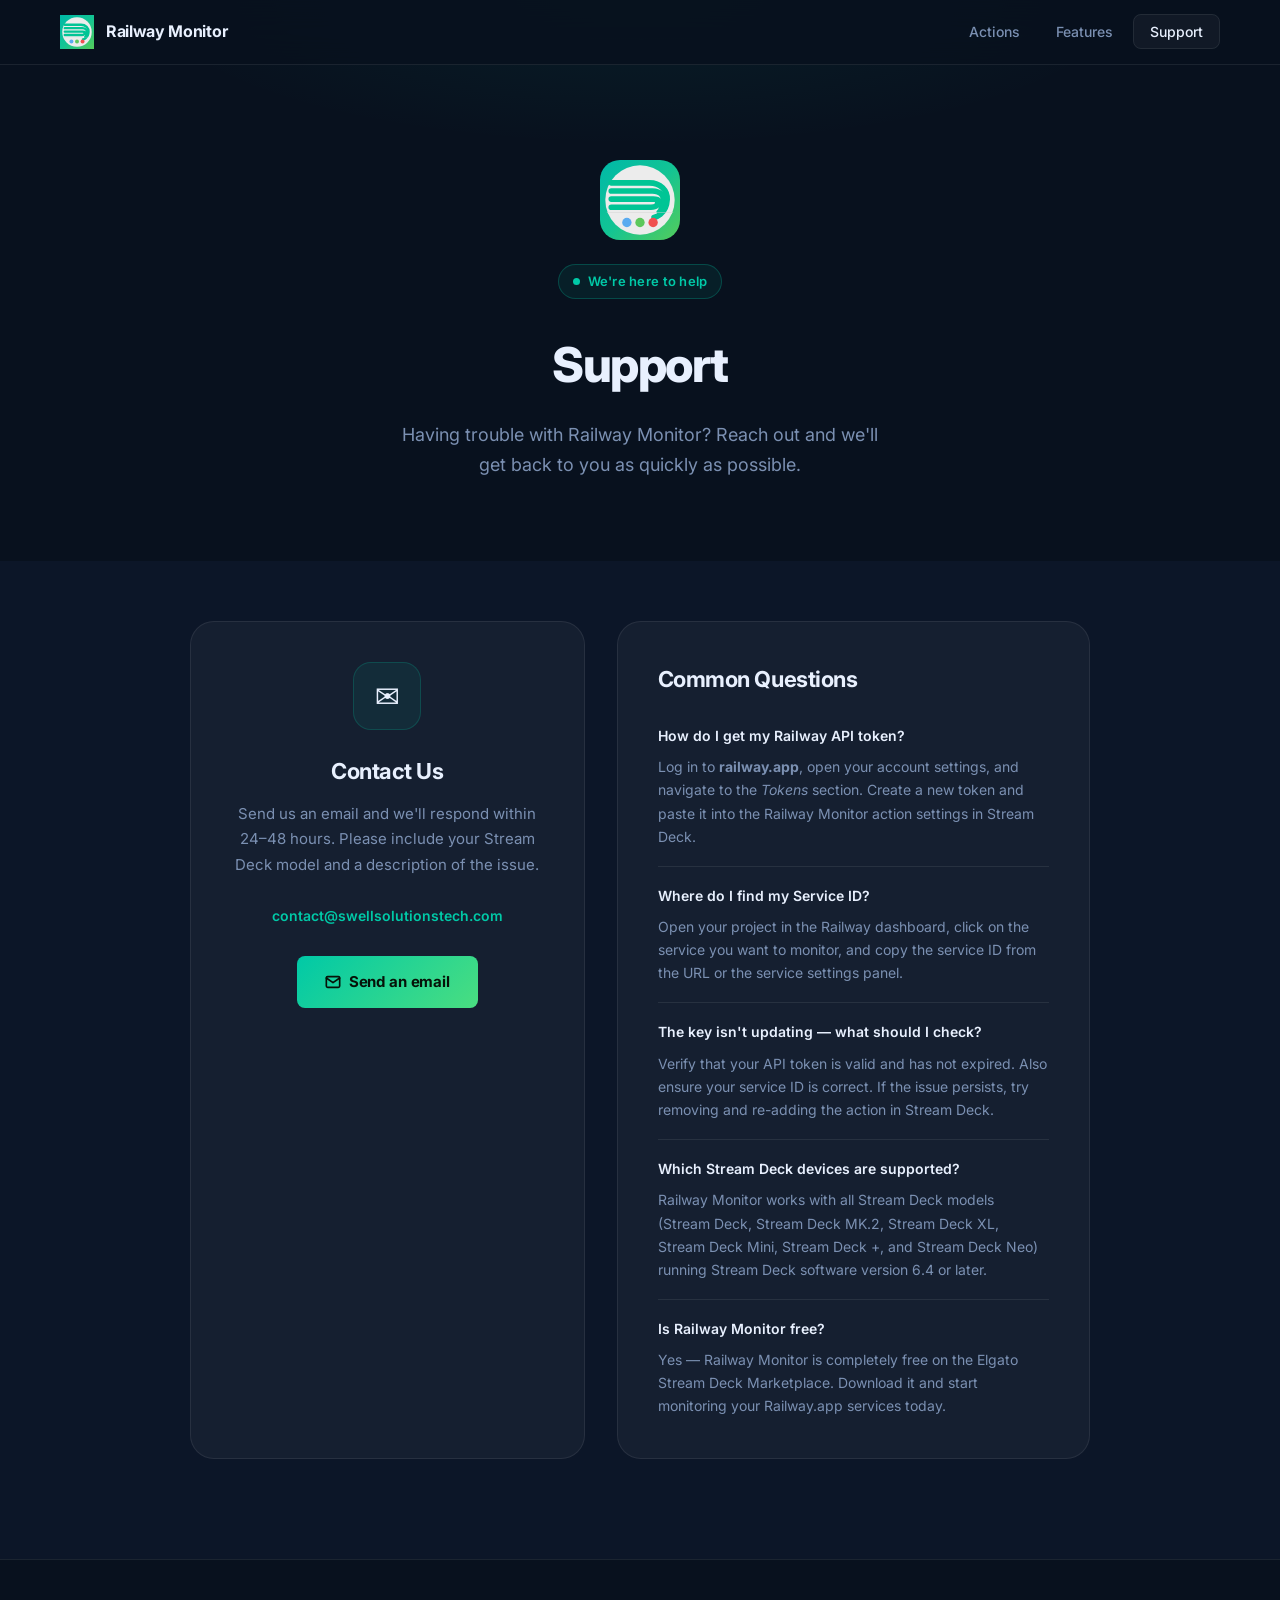
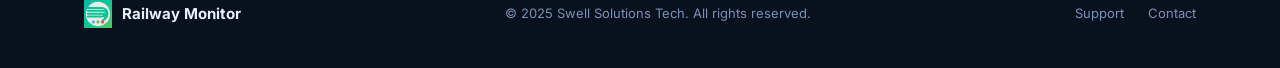
==== support/index.html @ 87353906 "refactor: move support page to sub-directory and update all internal navigation links" ====
<!DOCTYPE html>
<html lang="en">
<head>
  <meta charset="UTF-8">
  <meta name="viewport" content="width=device-width, initial-scale=1.0">
  <title>Support — Railway Monitor</title>
  <meta name="description" content="Get help with Railway Monitor for Stream Deck. Contact support or browse common questions.">
  <link rel="preconnect" href="https://fonts.googleapis.com">
  <link rel="preconnect" href="https://fonts.gstatic.com" crossorigin>
  <link href="https://fonts.googleapis.com/css2?family=Inter:wght@300;400;500;600;700;800;900&display=swap" rel="stylesheet">
  <link rel="stylesheet" href="../css/style.css">
</head>
<body>

  <!-- ─── NAV ─── -->
  <nav class="nav" id="nav">
    <div class="nav-inner">
      <a href="/" class="nav-brand">
        <img src="../assets/logo.svg" width="34" height="34" alt="Railway Monitor logo">
        <span class="nav-name">Railway Monitor</span>
      </a>
      <ul class="nav-links">
        <li><a href="/#actions">Actions</a></li>
        <li><a href="/#features">Features</a></li>
        <li><a href="/support" class="nav-support">Support</a></li>
      </ul>
    </div>
  </nav>

  <!-- ─── HERO ─── -->
  <div class="support-hero">
    <img src="../assets/logo.svg" width="80" height="80" alt="Railway Monitor" style="margin-bottom:24px;border-radius:20px;display:block;margin-left:auto;margin-right:auto;">
    <div class="hero-badge" style="display:inline-flex;margin-bottom:28px">
      <span class="badge-dot"></span>
      We're here to help
    </div>
    <h1>Support</h1>
    <p>Having trouble with Railway Monitor? Reach out and we'll get back to you as quickly as possible.</p>
  </div>

  <!-- ─── CONTENT ─── -->
  <div class="support-content">
    <div class="container">
      <div class="support-grid">

        <!-- Contact card -->
        <div class="s-card contact-card">
          <div class="contact-icon">✉️</div>
          <h2>Contact Us</h2>
          <p>
            Send us an email and we'll respond within 24–48 hours. Please include your Stream Deck model and a description of the issue.
          </p>
          <a class="contact-email-link" href="mailto:contact@swellsolutionstech.com">
            contact@swellsolutionstech.com
          </a>
          <a class="btn-gradient" href="mailto:contact@swellsolutionstech.com?subject=Railway%20Monitor%20Support&body=Hello%2C%0A%0AStream%20Deck%20model%3A%20%0A%0AIssue%20description%3A%0A">
            <svg width="16" height="16" viewBox="0 0 24 24" fill="none" stroke="currentColor" stroke-width="2.5" stroke-linecap="round" stroke-linejoin="round">
              <path d="M4 4h16c1.1 0 2 .9 2 2v12c0 1.1-.9 2-2 2H4c-1.1 0-2-.9-2-2V6c0-1.1.9-2 2-2z"/>
              <polyline points="22,6 12,13 2,6"/>
            </svg>
            Send an email
          </a>
        </div>

        <!-- FAQ card -->
        <div class="s-card faq-card">
          <h2>Common Questions</h2>

          <div class="faq-item">
            <div class="faq-q">How do I get my Railway API token?</div>
            <div class="faq-a">
              Log in to <strong>railway.app</strong>, open your account settings, and navigate to the <em>Tokens</em> section. Create a new token and paste it into the Railway Monitor action settings in Stream Deck.
            </div>
          </div>

          <div class="faq-item">
            <div class="faq-q">Where do I find my Service ID?</div>
            <div class="faq-a">
              Open your project in the Railway dashboard, click on the service you want to monitor, and copy the service ID from the URL or the service settings panel.
            </div>
          </div>

          <div class="faq-item">
            <div class="faq-q">The key isn't updating — what should I check?</div>
            <div class="faq-a">
              Verify that your API token is valid and has not expired. Also ensure your service ID is correct. If the issue persists, try removing and re-adding the action in Stream Deck.
            </div>
          </div>

          <div class="faq-item">
            <div class="faq-q">Which Stream Deck devices are supported?</div>
            <div class="faq-a">
              Railway Monitor works with all Stream Deck models (Stream Deck, Stream Deck MK.2, Stream Deck XL, Stream Deck Mini, Stream Deck +, and Stream Deck Neo) running Stream Deck software version 6.4 or later.
            </div>
          </div>

          <div class="faq-item">
            <div class="faq-q">Is Railway Monitor free?</div>
            <div class="faq-a">
              Yes — Railway Monitor is completely free on the Elgato Stream Deck Marketplace. Download it and start monitoring your Railway.app services today.
            </div>
          </div>

        </div>
      </div>
    </div>
  </div>

  <!-- ─── FOOTER ─── -->
  <footer class="footer">
    <div class="container">
      <div class="footer-inner">
        <a href="/" class="footer-brand">
          <img src="../assets/logo.svg" width="28" height="28" alt="Railway Monitor logo">
          Railway Monitor
        </a>
        <p class="footer-copy">© 2025 Swell Solutions Tech. All rights reserved.</p>
        <div class="footer-links">
          <a href="/support">Support</a>
          <a href="mailto:contact@swellsolutionstech.com">Contact</a>
        </div>
      </div>
    </div>
  </footer>

  <script>
    const nav = document.getElementById('nav');
    window.addEventListener('scroll', () => {
      nav.classList.toggle('scrolled', window.scrollY > 20);
    });
  </script>
</body>
</html>
---- css/style.css ----
*, *::before, *::after { box-sizing: border-box; margin: 0; padding: 0; }

:root {
  --bg: #08111e;
  --bg-2: #0c1628;
  --card: rgba(255,255,255,0.04);
  --card-hover: rgba(255,255,255,0.07);
  --border: rgba(255,255,255,0.08);
  --border-hover: rgba(255,255,255,0.18);
  --text: #e8f0fe;
  --muted: #7b90b2;
  --teal: #00c9a7;
  --green: #22c55e;
  --blue: #3b82f6;
  --red: #ef4444;
  --grad: linear-gradient(135deg, #00c9a7 0%, #4ade80 100%);
  --radius: 16px;
  --radius-sm: 8px;
  --radius-lg: 24px;
}

html { scroll-behavior: smooth; }

body {
  font-family: 'Inter', system-ui, -apple-system, sans-serif;
  background: var(--bg);
  color: var(--text);
  line-height: 1.6;
  overflow-x: hidden;
}

/* ─── NAV ─── */
.nav {
  position: fixed;
  top: 0; left: 0; right: 0;
  z-index: 100;
  padding: 0 24px;
  background: rgba(8,17,30,0.85);
  backdrop-filter: blur(20px);
  -webkit-backdrop-filter: blur(20px);
  border-bottom: 1px solid var(--border);
  transition: background 0.3s;
}

.nav.scrolled { background: rgba(8,17,30,0.98); }

.nav-inner {
  max-width: 1160px;
  margin: 0 auto;
  height: 64px;
  display: flex;
  align-items: center;
  justify-content: space-between;
}

.nav-brand {
  display: flex;
  align-items: center;
  gap: 12px;
  text-decoration: none;
  color: var(--text);
}

.nav-brand svg { flex-shrink: 0; }

.nav-name {
  font-weight: 700;
  font-size: 16px;
  letter-spacing: -0.02em;
}

.nav-links {
  display: flex;
  align-items: center;
  gap: 4px;
  list-style: none;
}

.nav-links a {
  text-decoration: none;
  color: var(--muted);
  font-size: 14px;
  font-weight: 500;
  padding: 8px 16px;
  border-radius: var(--radius-sm);
  transition: all 0.2s;
}

.nav-links a:hover { color: var(--text); background: var(--card); }

.nav-support {
  background: var(--card) !important;
  border: 1px solid var(--border);
  color: var(--text) !important;
}

.nav-support:hover {
  border-color: var(--teal) !important;
  color: var(--teal) !important;
  background: rgba(0,201,167,0.06) !important;
}

/* ─── HELPERS ─── */
.container {
  max-width: 1160px;
  margin: 0 auto;
  padding: 0 24px;
}

.gradient-text {
  background: var(--grad);
  -webkit-background-clip: text;
  background-clip: text;
  -webkit-text-fill-color: transparent;
}

.btn-gradient {
  display: inline-flex;
  align-items: center;
  gap: 8px;
  background: var(--grad);
  color: #061208;
  font-weight: 700;
  font-size: 15px;
  padding: 14px 28px;
  border-radius: var(--radius-sm);
  text-decoration: none;
  border: none;
  cursor: pointer;
  transition: all 0.25s;
  letter-spacing: -0.01em;
}

.btn-gradient:hover {
  transform: translateY(-2px);
  box-shadow: 0 8px 28px rgba(0,201,167,0.35);
}

.btn-gradient.large { padding: 16px 36px; font-size: 16px; }

.btn-outline {
  display: inline-flex;
  align-items: center;
  gap: 8px;
  background: transparent;
  color: var(--muted);
  font-weight: 500;
  font-size: 15px;
  padding: 14px 28px;
  border-radius: var(--radius-sm);
  text-decoration: none;
  border: 1px solid var(--border);
  transition: all 0.2s;
}

.btn-outline:hover { border-color: var(--border-hover); color: var(--text); }

.btn-ghost {
  display: inline-flex;
  align-items: center;
  background: transparent;
  color: var(--muted);
  font-weight: 500;
  font-size: 15px;
  padding: 14px 24px;
  text-decoration: none;
  transition: color 0.2s;
  border-radius: var(--radius-sm);
}

.btn-ghost:hover { color: var(--text); }

/* ─── HERO ─── */
.hero {
  min-height: 100vh;
  display: flex;
  align-items: center;
  padding: 100px 24px 60px;
  background:
    radial-gradient(ellipse 80% 50% at 50% -10%, rgba(0,201,167,0.1) 0%, transparent 65%),
    radial-gradient(ellipse 50% 40% at 85% 60%, rgba(74,222,128,0.06) 0%, transparent 60%),
    var(--bg);
}

.hero-inner {
  max-width: 1160px;
  margin: 0 auto;
  display: grid;
  grid-template-columns: 1fr 1fr;
  gap: 64px;
  align-items: center;
}

.hero-badge {
  display: inline-flex;
  align-items: center;
  gap: 8px;
  background: rgba(0,201,167,0.08);
  border: 1px solid rgba(0,201,167,0.25);
  color: var(--teal);
  font-size: 13px;
  font-weight: 600;
  padding: 6px 14px;
  border-radius: 100px;
  margin-bottom: 28px;
  letter-spacing: 0.02em;
}

.badge-dot {
  width: 7px; height: 7px;
  border-radius: 50%;
  background: var(--teal);
  animation: blink 2s ease-in-out infinite;
}

@keyframes blink {
  0%, 100% { opacity: 1; }
  50% { opacity: 0.3; }
}

.hero h1 {
  font-size: clamp(2.4rem, 5vw, 3.6rem);
  font-weight: 800;
  line-height: 1.1;
  letter-spacing: -0.035em;
  margin-bottom: 24px;
}

.hero-desc {
  color: var(--muted);
  font-size: 18px;
  line-height: 1.75;
  margin-bottom: 40px;
  max-width: 460px;
}

.hero-ctas {
  display: flex;
  gap: 16px;
  flex-wrap: wrap;
}

/* ─── DECK VISUAL ─── */
.deck-visual {
  display: flex;
  flex-direction: column;
  align-items: center;
  gap: 12px;
}

.deck-brand-label {
  font-size: 11px;
  font-weight: 800;
  letter-spacing: 0.22em;
  color: rgba(255,255,255,0.18);
  text-transform: uppercase;
  margin-bottom: 4px;
}

.deck-frame {
  background: linear-gradient(145deg, #242424, #1a1a1a);
  border-radius: 22px;
  padding: 28px 24px;
  display: flex;
  gap: 14px;
  box-shadow:
    0 0 0 1px rgba(255,255,255,0.06),
    0 24px 64px rgba(0,0,0,0.85),
    0 2px 8px rgba(0,0,0,0.5);
}

.deck-key {
  width: 108px;
  height: 108px;
  border-radius: 14px;
  display: flex;
  flex-direction: column;
  align-items: center;
  justify-content: space-between;
  padding: 11px 8px;
  cursor: pointer;
  transition: transform 0.15s, box-shadow 0.15s;
  position: relative;
  overflow: hidden;
}

.deck-key::after {
  content: '';
  position: absolute;
  inset: 0;
  border-radius: 14px;
  border: 1px solid rgba(255,255,255,0.12);
  pointer-events: none;
}

.deck-key:hover { transform: scale(0.96); }
.deck-key:active { transform: scale(0.91); }

.key-live {
  background: linear-gradient(160deg, #0d2b18 0%, #163d24 100%);
  box-shadow: 0 0 24px rgba(34,197,94,0.18), 0 4px 12px rgba(0,0,0,0.5);
}

.key-deploy {
  background: linear-gradient(160deg, #0d1535 0%, #152050 100%);
  box-shadow: 0 0 24px rgba(59,130,246,0.25), 0 4px 12px rgba(0,0,0,0.5);
}

.key-active {
  background: linear-gradient(160deg, #0d2b18 0%, #163d24 100%);
  box-shadow: 0 0 24px rgba(34,197,94,0.18), 0 4px 12px rgba(0,0,0,0.5);
}

.key-top-label {
  font-size: 11px;
  font-weight: 800;
  letter-spacing: 0.06em;
  text-transform: uppercase;
  align-self: flex-start;
}

.key-live .key-top-label  { color: #4ade80; }
.key-deploy .key-top-label { color: #60a5fa; }
.key-active .key-top-label { color: #4ade80; }

.key-icon-wrap {
  flex: 1;
  display: flex;
  align-items: center;
  justify-content: center;
  padding: 4px 0;
}

.key-icon-wrap svg { width: 52px; height: 52px; }

.key-bottom-label {
  font-size: 10px;
  font-weight: 600;
  color: rgba(255,255,255,0.45);
  letter-spacing: 0.04em;
  text-transform: uppercase;
  align-self: flex-end;
}

/* ─── SECTIONS ─── */
section { padding: 100px 0; }

.section-header {
  text-align: center;
  margin-bottom: 64px;
}

.section-header h2 {
  font-size: clamp(1.9rem, 4vw, 2.75rem);
  font-weight: 700;
  letter-spacing: -0.025em;
  margin-bottom: 14px;
  line-height: 1.2;
}

.section-header p {
  color: var(--muted);
  font-size: 18px;
  max-width: 560px;
  margin: 0 auto;
  line-height: 1.7;
}

/* ─── ACTIONS ─── */
.section-actions { background: var(--bg-2); }

.actions-grid {
  display: grid;
  grid-template-columns: repeat(3, 1fr);
  gap: 24px;
}

.action-card {
  background: var(--card);
  border: 1px solid var(--border);
  border-radius: var(--radius-lg);
  padding: 32px;
  transition: all 0.3s;
  position: relative;
  overflow: hidden;
}

.action-card::before {
  content: '';
  position: absolute;
  top: 0; left: 0; right: 0;
  height: 1px;
  background: linear-gradient(90deg, transparent, rgba(255,255,255,0.1), transparent);
}

.action-card:hover {
  background: var(--card-hover);
  border-color: var(--border-hover);
  transform: translateY(-5px);
  box-shadow: 0 16px 48px rgba(0,0,0,0.4);
}

.action-card.is-featured {
  border-color: rgba(59,130,246,0.28);
  background: rgba(59,130,246,0.04);
}

.action-card.is-featured::before {
  background: linear-gradient(90deg, transparent, rgba(59,130,246,0.3), transparent);
}

.action-card.is-featured:hover { border-color: rgba(59,130,246,0.5); }

.mini-key {
  width: 76px;
  height: 76px;
  border-radius: 10px;
  display: flex;
  flex-direction: column;
  align-items: center;
  justify-content: space-between;
  padding: 8px 6px;
  margin-bottom: 24px;
  font-size: 9px;
  font-weight: 800;
  letter-spacing: 0.06em;
  text-transform: uppercase;
}

.mini-key.green {
  background: linear-gradient(160deg, #0d2b18, #163d24);
  border: 1px solid rgba(34,197,94,0.25);
  color: #4ade80;
  box-shadow: 0 0 16px rgba(34,197,94,0.12);
}

.mini-key.blue {
  background: linear-gradient(160deg, #0d1535, #152050);
  border: 1px solid rgba(59,130,246,0.25);
  color: #60a5fa;
  box-shadow: 0 0 16px rgba(59,130,246,0.12);
}

.mini-key-icon {
  width: 28px;
  height: 28px;
}

.action-tag {
  display: inline-block;
  font-size: 11px;
  font-weight: 700;
  letter-spacing: 0.06em;
  text-transform: uppercase;
  padding: 4px 10px;
  border-radius: 4px;
  margin-bottom: 14px;
}

.action-tag.green {
  background: rgba(34,197,94,0.1);
  color: #4ade80;
  border: 1px solid rgba(34,197,94,0.2);
}

.action-tag.blue {
  background: rgba(59,130,246,0.1);
  color: #60a5fa;
  border: 1px solid rgba(59,130,246,0.2);
}

.action-card h3 {
  font-size: 20px;
  font-weight: 700;
  letter-spacing: -0.015em;
  margin-bottom: 12px;
}

.action-card p {
  color: var(--muted);
  font-size: 15px;
  line-height: 1.7;
  margin-bottom: 20px;
}

.check-list {
  list-style: none;
  display: flex;
  flex-direction: column;
  gap: 8px;
}

.check-list li {
  font-size: 14px;
  color: var(--muted);
  padding-left: 20px;
  position: relative;
}

.check-list li::before {
  content: '✓';
  position: absolute;
  left: 0;
  color: var(--teal);
  font-weight: 800;
}

/* ─── FEATURES ─── */
.section-features { background: var(--bg); }

.features-inner {
  display: grid;
  grid-template-columns: 1fr 1fr;
  gap: 80px;
  align-items: center;
}

.features-text h2 {
  font-size: clamp(1.8rem, 3.5vw, 2.5rem);
  font-weight: 700;
  letter-spacing: -0.025em;
  margin-bottom: 14px;
  line-height: 1.2;
}

.features-text > p {
  color: var(--muted);
  font-size: 17px;
  line-height: 1.75;
  margin-bottom: 40px;
}

.feat-list {
  display: flex;
  flex-direction: column;
  gap: 28px;
}

.feat-item {
  display: flex;
  gap: 16px;
  align-items: flex-start;
}

.feat-icon {
  width: 42px; height: 42px;
  flex-shrink: 0;
  background: var(--card);
  border: 1px solid var(--border);
  border-radius: var(--radius-sm);
  display: flex;
  align-items: center;
  justify-content: center;
  font-size: 20px;
}

.feat-item strong {
  display: block;
  font-size: 15px;
  font-weight: 600;
  margin-bottom: 4px;
}

.feat-item p {
  color: var(--muted);
  font-size: 14px;
  line-height: 1.65;
}

/* ─── TERMINAL ─── */
.terminal {
  background: #0d1117;
  border: 1px solid #21262d;
  border-radius: 14px;
  overflow: hidden;
  box-shadow: 0 24px 64px rgba(0,0,0,0.55);
}

.terminal-bar {
  background: #161b22;
  padding: 13px 16px;
  display: flex;
  align-items: center;
  gap: 8px;
  border-bottom: 1px solid #21262d;
}

.t-dot { width: 12px; height: 12px; border-radius: 50%; }
.t-dot.r { background: #ff5f57; }
.t-dot.y { background: #febc2e; }
.t-dot.g { background: #28c840; }

.terminal-title {
  flex: 1;
  text-align: center;
  font-size: 12px;
  color: #6e7681;
  font-weight: 500;
}

.terminal-body {
  padding: 20px 24px;
  font-family: 'SF Mono', 'Fira Code', 'Cascadia Code', monospace;
  font-size: 13px;
  line-height: 2;
}

.log { display: flex; gap: 12px; }
.log-t { color: #3d444d; min-width: 60px; }
.log-ok  { color: #3fb950; }
.log-inf { color: #58a6ff; }
.log-wrn { color: #e3b341; }

.log.anim .log-ok { animation: fadeIn 1.5s 4s both; }

@keyframes fadeIn {
  from { opacity: 0; } to { opacity: 1; }
}

/* ─── CTA ─── */
.section-cta { background: var(--bg-2); padding: 80px 0; }

.cta-box {
  text-align: center;
  max-width: 580px;
  margin: 0 auto;
}

.cta-box h2 {
  font-size: clamp(1.8rem, 3.5vw, 2.5rem);
  font-weight: 700;
  letter-spacing: -0.025em;
  margin-bottom: 14px;
}

.cta-box p {
  color: var(--muted);
  font-size: 17px;
  line-height: 1.7;
  margin-bottom: 40px;
}

.cta-row {
  display: flex;
  gap: 16px;
  justify-content: center;
  flex-wrap: wrap;
}

/* ─── FOOTER ─── */
.footer {
  background: var(--bg);
  border-top: 1px solid var(--border);
  padding: 40px 0;
}

.footer-inner {
  display: flex;
  align-items: center;
  justify-content: space-between;
  flex-wrap: wrap;
  gap: 16px;
}

.footer-brand {
  display: flex;
  align-items: center;
  gap: 10px;
  font-weight: 700;
  font-size: 15px;
  text-decoration: none;
  color: var(--text);
}

.footer-copy { color: var(--muted); font-size: 13px; }

.footer-links { display: flex; gap: 24px; }

.footer-links a {
  color: var(--muted);
  text-decoration: none;
  font-size: 13px;
  transition: color 0.2s;
}

.footer-links a:hover { color: var(--text); }

/* ─── SUPPORT PAGE ─── */
.support-hero {
  padding: 160px 24px 80px;
  text-align: center;
  background:
    radial-gradient(ellipse 60% 40% at 50% 0%, rgba(0,201,167,0.07) 0%, transparent 65%),
    var(--bg);
}

.support-hero h1 {
  font-size: clamp(2rem, 4vw, 3rem);
  font-weight: 800;
  letter-spacing: -0.03em;
  margin-bottom: 16px;
}

.support-hero p {
  color: var(--muted);
  font-size: 18px;
  max-width: 480px;
  margin: 0 auto;
  line-height: 1.7;
}

.support-content { padding: 60px 0 100px; background: var(--bg-2); }

.support-grid {
  display: grid;
  grid-template-columns: 1fr 1.2fr;
  gap: 32px;
  max-width: 900px;
  margin: 0 auto;
}

.s-card {
  background: var(--card);
  border: 1px solid var(--border);
  border-radius: var(--radius-lg);
  padding: 40px;
}

.contact-card { text-align: center; }

.contact-icon {
  width: 68px; height: 68px;
  background: rgba(0,201,167,0.08);
  border: 1px solid rgba(0,201,167,0.2);
  border-radius: 18px;
  display: flex;
  align-items: center;
  justify-content: center;
  margin: 0 auto 24px;
  font-size: 30px;
}

.contact-card h2 {
  font-size: 22px;
  font-weight: 700;
  letter-spacing: -0.02em;
  margin-bottom: 12px;
}

.contact-card p {
  color: var(--muted);
  font-size: 15px;
  line-height: 1.7;
  margin-bottom: 28px;
}

.contact-email-link {
  display: block;
  color: var(--teal);
  font-size: 14px;
  text-decoration: none;
  font-weight: 600;
  margin-bottom: 28px;
  word-break: break-all;
  transition: opacity 0.2s;
}

.contact-email-link:hover { opacity: 0.75; }

.faq-card h2 {
  font-size: 22px;
  font-weight: 700;
  letter-spacing: -0.02em;
  margin-bottom: 28px;
}

.faq-item {
  padding: 18px 0;
  border-bottom: 1px solid var(--border);
}

.faq-item:first-of-type { padding-top: 0; }
.faq-item:last-child { border-bottom: none; padding-bottom: 0; }

.faq-q {
  font-weight: 600;
  font-size: 14px;
  margin-bottom: 8px;
}

.faq-a {
  color: var(--muted);
  font-size: 14px;
  line-height: 1.65;
}

/* ─── RESPONSIVE ─── */
@media (max-width: 900px) {
  .hero-inner { grid-template-columns: 1fr; text-align: center; gap: 48px; }
  .hero-desc { max-width: 100%; }
  .hero-ctas { justify-content: center; }
  .deck-visual { order: -1; }
  .deck-frame { gap: 10px; padding: 20px 18px; }
  .deck-key { width: 88px; height: 88px; }
  .actions-grid { grid-template-columns: 1fr; }
  .features-inner { grid-template-columns: 1fr; gap: 48px; }
  .support-grid { grid-template-columns: 1fr; }
}

@media (max-width: 600px) {
  .nav-links li:not(:last-child) { display: none; }
  .deck-frame { gap: 8px; padding: 16px 14px; }
  .deck-key { width: 76px; height: 76px; }
  .key-icon-wrap svg { width: 42px; height: 42px; }
  .footer-inner { flex-direction: column; text-align: center; }
}
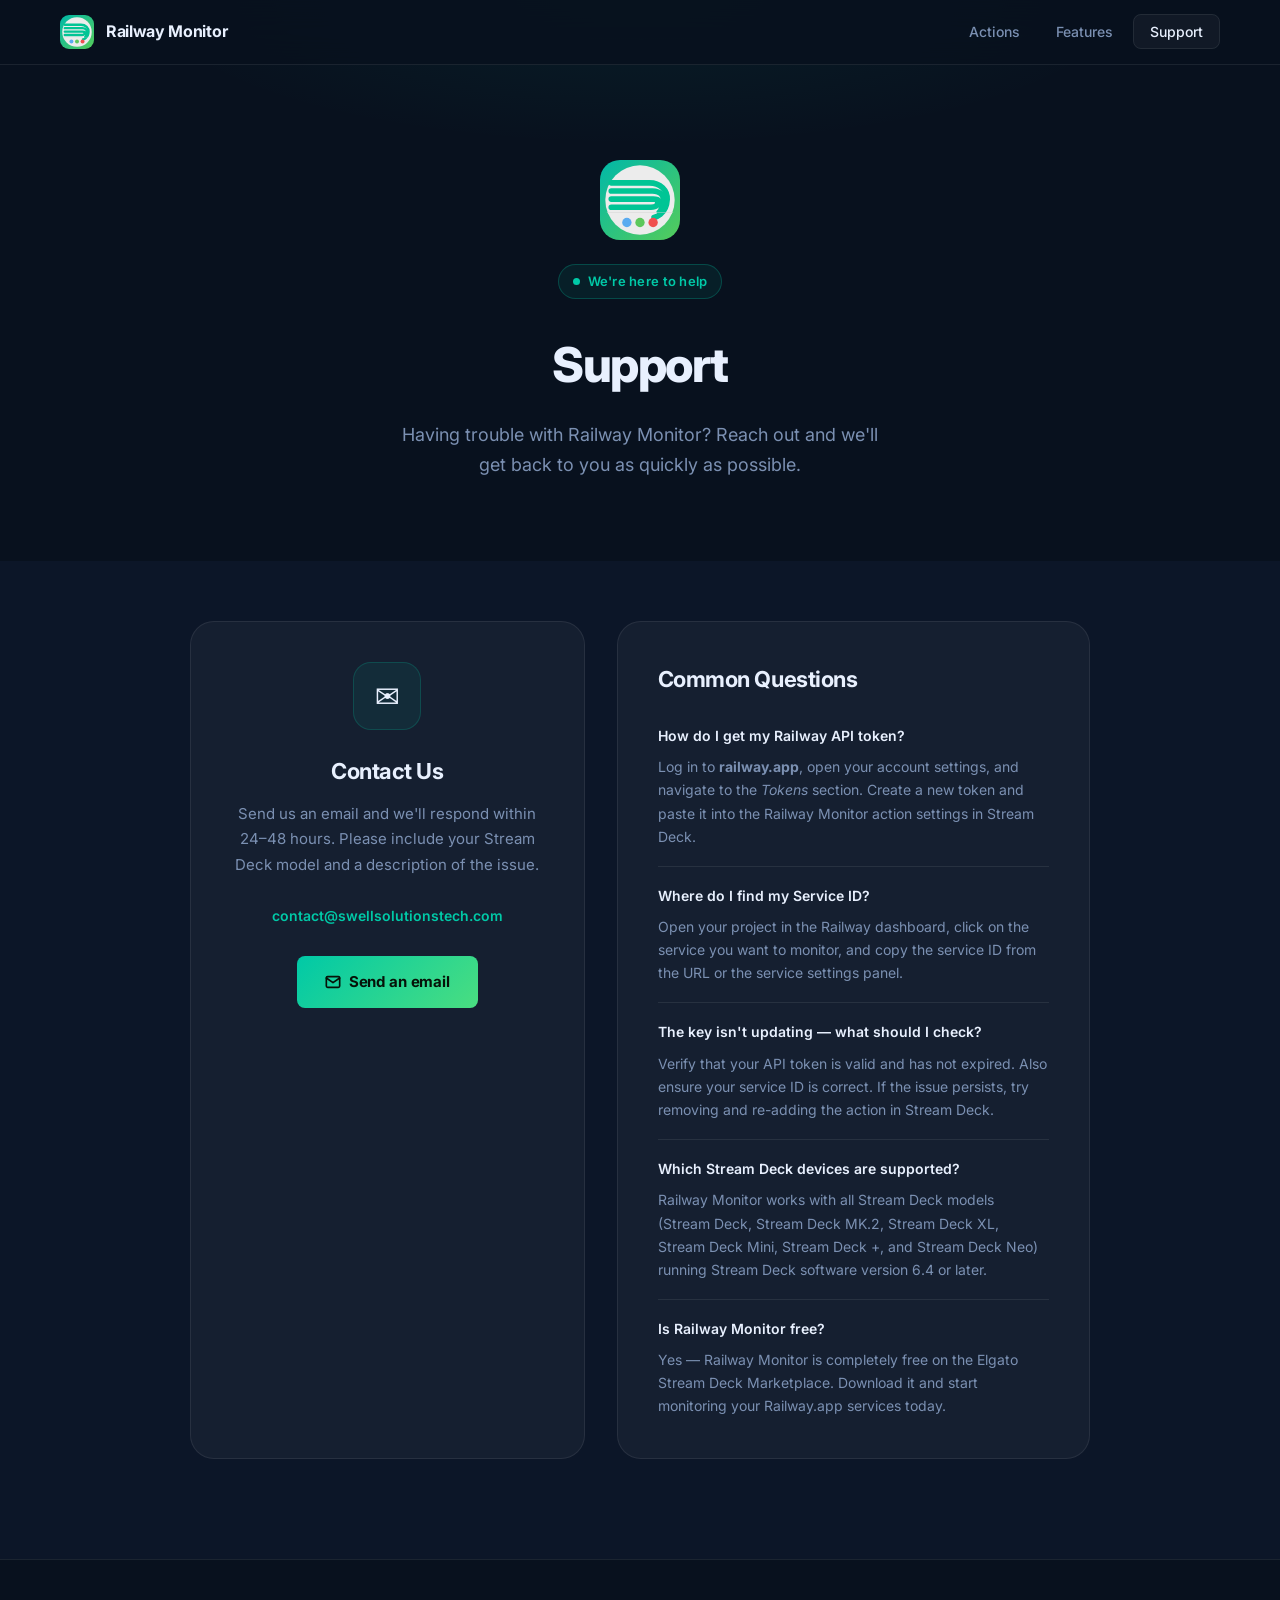
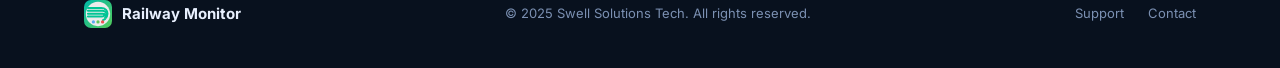
==== commit 2acc70a5: "feat: replace raster logo with SVG branding and add support page" ====
--- a/support/index.html
+++ b/support/index.html
@@ -16,7 +16,21 @@
   <nav class="nav" id="nav">
     <div class="nav-inner">
       <a href="/" class="nav-brand">
-        <img src="../assets/logo.svg" width="34" height="34" alt="Railway Monitor logo">
+        <svg width="34" height="34" viewBox="0 0 512 512" fill="none" xmlns="http://www.w3.org/2000/svg" style="flex-shrink:0;border-radius:9px">
+          <defs><linearGradient id="snb" x1="0" y1="0" x2="512" y2="512" gradientUnits="userSpaceOnUse"><stop stop-color="#00b8a8"/><stop offset="1" stop-color="#55cc5a"/></linearGradient></defs>
+          <rect width="512" height="512" fill="url(#snb)"/>
+          <circle cx="256" cy="256" r="222" fill="#ececec"/>
+          <g fill="none" stroke="#00c595" stroke-linecap="round" stroke-width="36">
+            <path d="M 72 302 L 326 302 C 362 302 376 284 368 260"/>
+            <path d="M 72 250 L 340 250 C 382 250 398 272 392 306"/>
+            <path d="M 72 198 L 336 198 C 390 198 416 234 410 278 C 406 304 393 322 380 332"/>
+            <path d="M 72 146 L 316 146 C 388 146 432 196 430 252 C 428 298 408 330 386 348 C 374 358 360 364 346 368"/>
+          </g>
+          <line x1="44" y1="336" x2="468" y2="336" stroke="#d2d2d2" stroke-width="3"/>
+          <circle cx="172" cy="400" r="30" fill="#5aabf0"/>
+          <circle cx="256" cy="400" r="30" fill="#5cc85c"/>
+          <circle cx="340" cy="400" r="30" fill="#f05050"/>
+        </svg>
         <span class="nav-name">Railway Monitor</span>
       </a>
       <ul class="nav-links">
@@ -29,7 +43,21 @@
 
   <!-- ─── HERO ─── -->
   <div class="support-hero">
-    <img src="../assets/logo.svg" width="80" height="80" alt="Railway Monitor" style="margin-bottom:24px;border-radius:20px;display:block;margin-left:auto;margin-right:auto;">
+    <svg width="80" height="80" viewBox="0 0 512 512" fill="none" xmlns="http://www.w3.org/2000/svg" style="border-radius:20px;display:block;margin:0 auto 24px;flex-shrink:0">
+      <defs><linearGradient id="shb" x1="0" y1="0" x2="512" y2="512" gradientUnits="userSpaceOnUse"><stop stop-color="#00b8a8"/><stop offset="1" stop-color="#55cc5a"/></linearGradient></defs>
+      <rect width="512" height="512" fill="url(#shb)"/>
+      <circle cx="256" cy="256" r="222" fill="#ececec"/>
+      <g fill="none" stroke="#00c595" stroke-linecap="round" stroke-width="36">
+        <path d="M 72 302 L 326 302 C 362 302 376 284 368 260"/>
+        <path d="M 72 250 L 340 250 C 382 250 398 272 392 306"/>
+        <path d="M 72 198 L 336 198 C 390 198 416 234 410 278 C 406 304 393 322 380 332"/>
+        <path d="M 72 146 L 316 146 C 388 146 432 196 430 252 C 428 298 408 330 386 348 C 374 358 360 364 346 368"/>
+      </g>
+      <line x1="44" y1="336" x2="468" y2="336" stroke="#d2d2d2" stroke-width="3"/>
+      <circle cx="172" cy="400" r="30" fill="#5aabf0"/>
+      <circle cx="256" cy="400" r="30" fill="#5cc85c"/>
+      <circle cx="340" cy="400" r="30" fill="#f05050"/>
+    </svg>
     <div class="hero-badge" style="display:inline-flex;margin-bottom:28px">
       <span class="badge-dot"></span>
       We're here to help
@@ -111,7 +139,21 @@
     <div class="container">
       <div class="footer-inner">
         <a href="/" class="footer-brand">
-          <img src="../assets/logo.svg" width="28" height="28" alt="Railway Monitor logo">
+          <svg width="28" height="28" viewBox="0 0 512 512" fill="none" xmlns="http://www.w3.org/2000/svg" style="border-radius:7px;flex-shrink:0">
+            <defs><linearGradient id="sfb" x1="0" y1="0" x2="512" y2="512" gradientUnits="userSpaceOnUse"><stop stop-color="#00b8a8"/><stop offset="1" stop-color="#55cc5a"/></linearGradient></defs>
+            <rect width="512" height="512" fill="url(#sfb)"/>
+            <circle cx="256" cy="256" r="222" fill="#ececec"/>
+            <g fill="none" stroke="#00c595" stroke-linecap="round" stroke-width="36">
+              <path d="M 72 302 L 326 302 C 362 302 376 284 368 260"/>
+              <path d="M 72 250 L 340 250 C 382 250 398 272 392 306"/>
+              <path d="M 72 198 L 336 198 C 390 198 416 234 410 278 C 406 304 393 322 380 332"/>
+              <path d="M 72 146 L 316 146 C 388 146 432 196 430 252 C 428 298 408 330 386 348 C 374 358 360 364 346 368"/>
+            </g>
+            <line x1="44" y1="336" x2="468" y2="336" stroke="#d2d2d2" stroke-width="3"/>
+            <circle cx="172" cy="400" r="30" fill="#5aabf0"/>
+            <circle cx="256" cy="400" r="30" fill="#5cc85c"/>
+            <circle cx="340" cy="400" r="30" fill="#f05050"/>
+          </svg>
           Railway Monitor
         </a>
         <p class="footer-copy">© 2025 Swell Solutions Tech. All rights reserved.</p>
--- a/css/style.css
+++ b/css/style.css
@@ -186,9 +186,36 @@
   max-width: 1160px;
   margin: 0 auto;
   display: grid;
-  grid-template-columns: 1fr 1fr;
-  gap: 64px;
-  align-items: center;
+  grid-template-columns: 1fr 1.15fr;
+  gap: 56px;
+  align-items: center;
+}
+
+/* ─── HERO IMAGE ─── */
+.hero-image-wrap {
+  position: relative;
+}
+
+.hero-image-wrap::before {
+  content: '';
+  position: absolute;
+  inset: -2px;
+  border-radius: 22px;
+  background: var(--grad);
+  opacity: 0.25;
+  filter: blur(24px);
+  z-index: 0;
+}
+
+.hero-img {
+  position: relative;
+  z-index: 1;
+  width: 100%;
+  border-radius: 20px;
+  display: block;
+  box-shadow:
+    0 0 0 1px rgba(255,255,255,0.07),
+    0 32px 80px rgba(0,0,0,0.65);
 }
 
 .hero-badge {
@@ -380,9 +407,22 @@
   border: 1px solid var(--border);
   border-radius: var(--radius-lg);
   padding: 32px;
-  transition: all 0.3s;
   position: relative;
   overflow: hidden;
+  opacity: 0;
+  translate: 0 44px;
+  transition:
+    opacity 0.65s cubic-bezier(0.16, 1, 0.3, 1),
+    translate 0.65s cubic-bezier(0.16, 1, 0.3, 1),
+    background 0.3s,
+    border-color 0.3s,
+    transform 0.3s,
+    box-shadow 0.3s;
+}
+
+.action-card.is-visible {
+  opacity: 1;
+  translate: 0 0;
 }
 
 .action-card::before {
@@ -411,40 +451,6 @@
 
 .action-card.is-featured:hover { border-color: rgba(59,130,246,0.5); }
 
-.mini-key {
-  width: 76px;
-  height: 76px;
-  border-radius: 10px;
-  display: flex;
-  flex-direction: column;
-  align-items: center;
-  justify-content: space-between;
-  padding: 8px 6px;
-  margin-bottom: 24px;
-  font-size: 9px;
-  font-weight: 800;
-  letter-spacing: 0.06em;
-  text-transform: uppercase;
-}
-
-.mini-key.green {
-  background: linear-gradient(160deg, #0d2b18, #163d24);
-  border: 1px solid rgba(34,197,94,0.25);
-  color: #4ade80;
-  box-shadow: 0 0 16px rgba(34,197,94,0.12);
-}
-
-.mini-key.blue {
-  background: linear-gradient(160deg, #0d1535, #152050);
-  border: 1px solid rgba(59,130,246,0.25);
-  color: #60a5fa;
-  box-shadow: 0 0 16px rgba(59,130,246,0.12);
-}
-
-.mini-key-icon {
-  width: 28px;
-  height: 28px;
-}
 
 .action-tag {
   display: inline-block;
@@ -796,12 +802,11 @@
 
 /* ─── RESPONSIVE ─── */
 @media (max-width: 900px) {
-  .hero-inner { grid-template-columns: 1fr; text-align: center; gap: 48px; }
+  .hero-inner { grid-template-columns: 1fr; text-align: center; gap: 40px; }
   .hero-desc { max-width: 100%; }
   .hero-ctas { justify-content: center; }
-  .deck-visual { order: -1; }
-  .deck-frame { gap: 10px; padding: 20px 18px; }
-  .deck-key { width: 88px; height: 88px; }
+  .hero-image-wrap { order: -1; }
+  .hero-img { max-height: 360px; object-fit: cover; object-position: center; }
   .actions-grid { grid-template-columns: 1fr; }
   .features-inner { grid-template-columns: 1fr; gap: 48px; }
   .support-grid { grid-template-columns: 1fr; }
@@ -809,8 +814,5 @@
 
 @media (max-width: 600px) {
   .nav-links li:not(:last-child) { display: none; }
-  .deck-frame { gap: 8px; padding: 16px 14px; }
-  .deck-key { width: 76px; height: 76px; }
-  .key-icon-wrap svg { width: 42px; height: 42px; }
   .footer-inner { flex-direction: column; text-align: center; }
 }
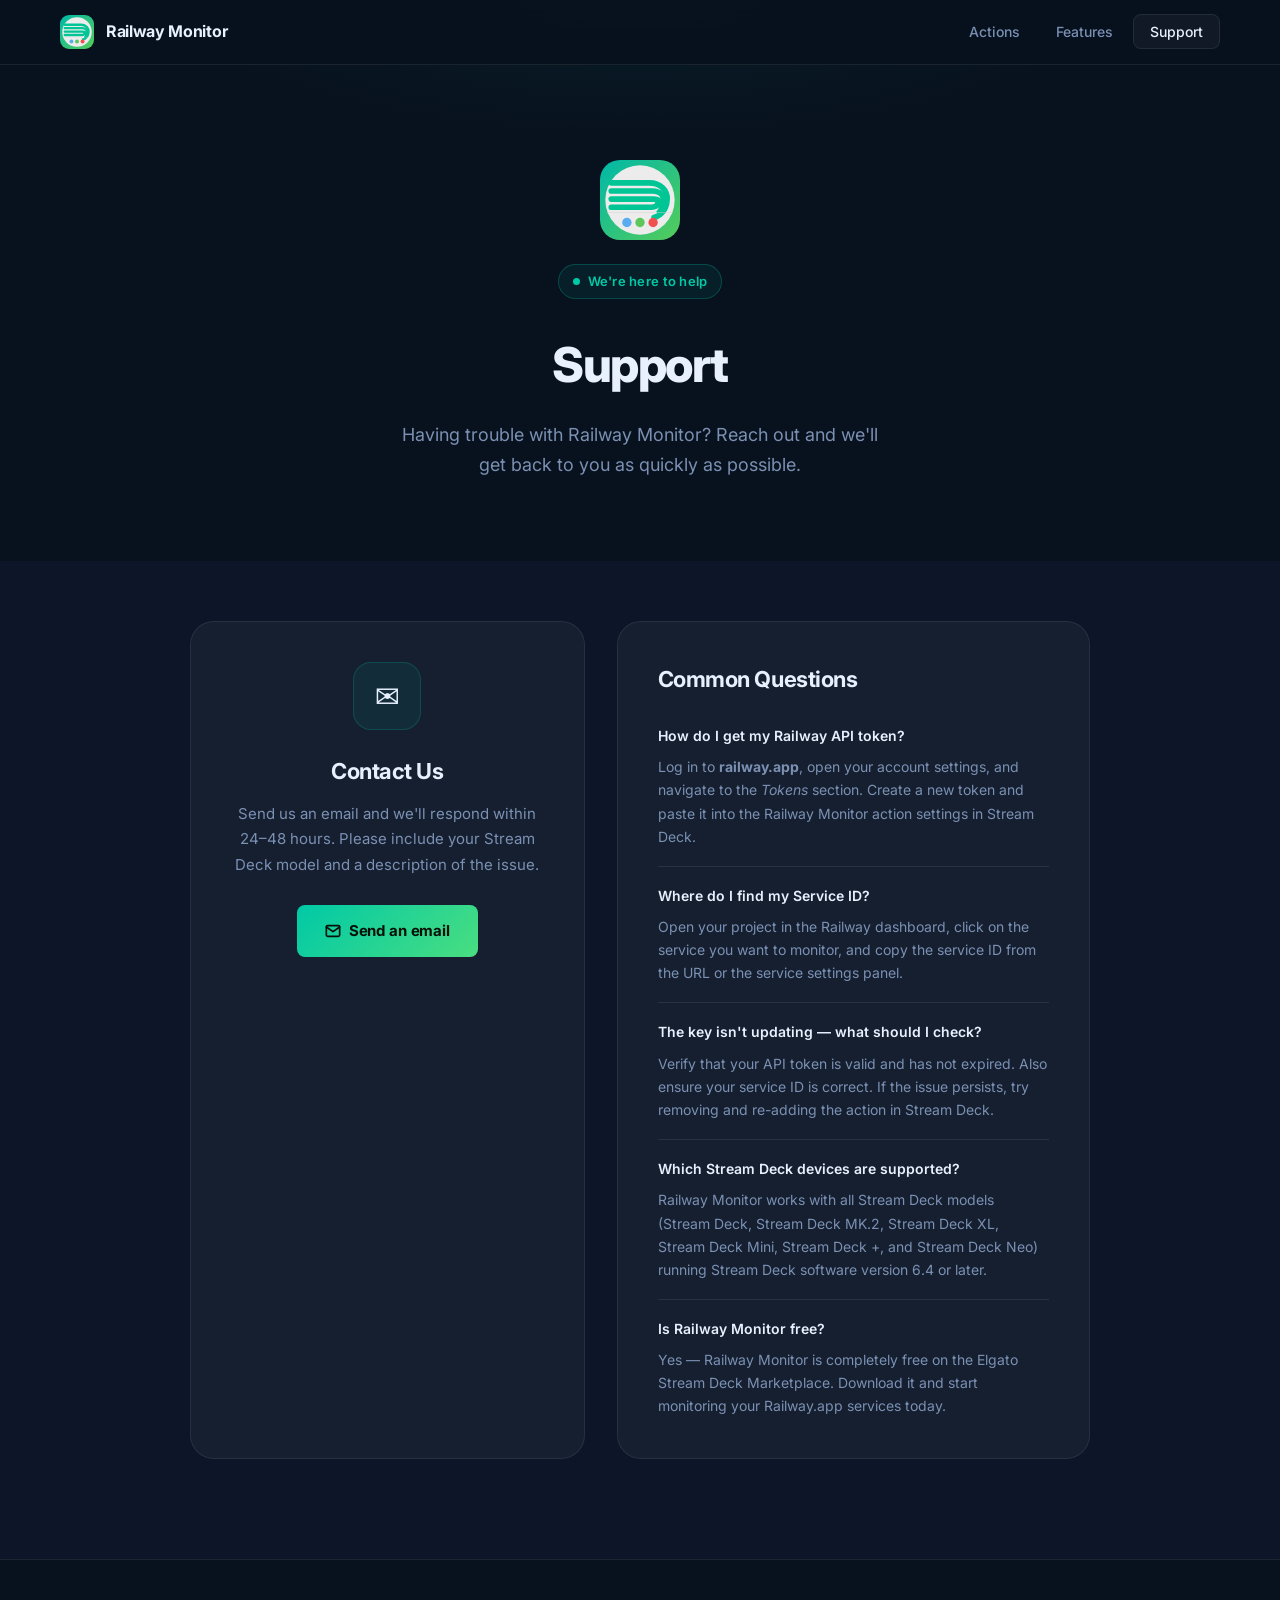
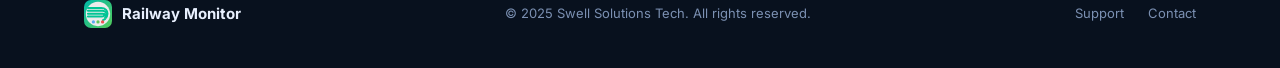
==== commit f0cf53bc: "feat: add core dashboard styles and support documentation page" ====
--- a/support/index.html
+++ b/support/index.html
@@ -78,10 +78,7 @@
           <p>
             Send us an email and we'll respond within 24–48 hours. Please include your Stream Deck model and a description of the issue.
           </p>
-          <a class="contact-email-link" href="mailto:contact@swellsolutionstech.com">
-            contact@swellsolutionstech.com
-          </a>
-          <a class="btn-gradient" href="mailto:contact@swellsolutionstech.com?subject=Railway%20Monitor%20Support&body=Hello%2C%0A%0AStream%20Deck%20model%3A%20%0A%0AIssue%20description%3A%0A">
+          <a class="btn-gradient" id="contactBtn" href="#">
             <svg width="16" height="16" viewBox="0 0 24 24" fill="none" stroke="currentColor" stroke-width="2.5" stroke-linecap="round" stroke-linejoin="round">
               <path d="M4 4h16c1.1 0 2 .9 2 2v12c0 1.1-.9 2-2 2H4c-1.1 0-2-.9-2-2V6c0-1.1.9-2 2-2z"/>
               <polyline points="22,6 12,13 2,6"/>
@@ -159,7 +156,7 @@
         <p class="footer-copy">© 2025 Swell Solutions Tech. All rights reserved.</p>
         <div class="footer-links">
           <a href="/support">Support</a>
-          <a href="mailto:contact@swellsolutionstech.com">Contact</a>
+          <a href="#" id="contactFooter">Contact</a>
         </div>
       </div>
     </div>
@@ -170,6 +167,15 @@
     window.addEventListener('scroll', () => {
       nav.classList.toggle('scrolled', window.scrollY > 20);
     });
+
+    (function () {
+      const u = 'contact';
+      const d = 'swellsolutionstech' + '.' + 'com';
+      const base = 'mailto:' + u + '\x40' + d;
+      const full = base + '?subject=Railway%20Monitor%20Support&body=Hello%2C%0A%0AStream%20Deck%20model%3A%20%0A%0AIssue%20description%3A%0A';
+      document.getElementById('contactBtn').href = full;
+      document.getElementById('contactFooter').href = base;
+    })();
   </script>
 </body>
 </html>
--- a/css/style.css
+++ b/css/style.css
@@ -760,18 +760,6 @@
   margin-bottom: 28px;
 }
 
-.contact-email-link {
-  display: block;
-  color: var(--teal);
-  font-size: 14px;
-  text-decoration: none;
-  font-weight: 600;
-  margin-bottom: 28px;
-  word-break: break-all;
-  transition: opacity 0.2s;
-}
-
-.contact-email-link:hover { opacity: 0.75; }
 
 .faq-card h2 {
   font-size: 22px;
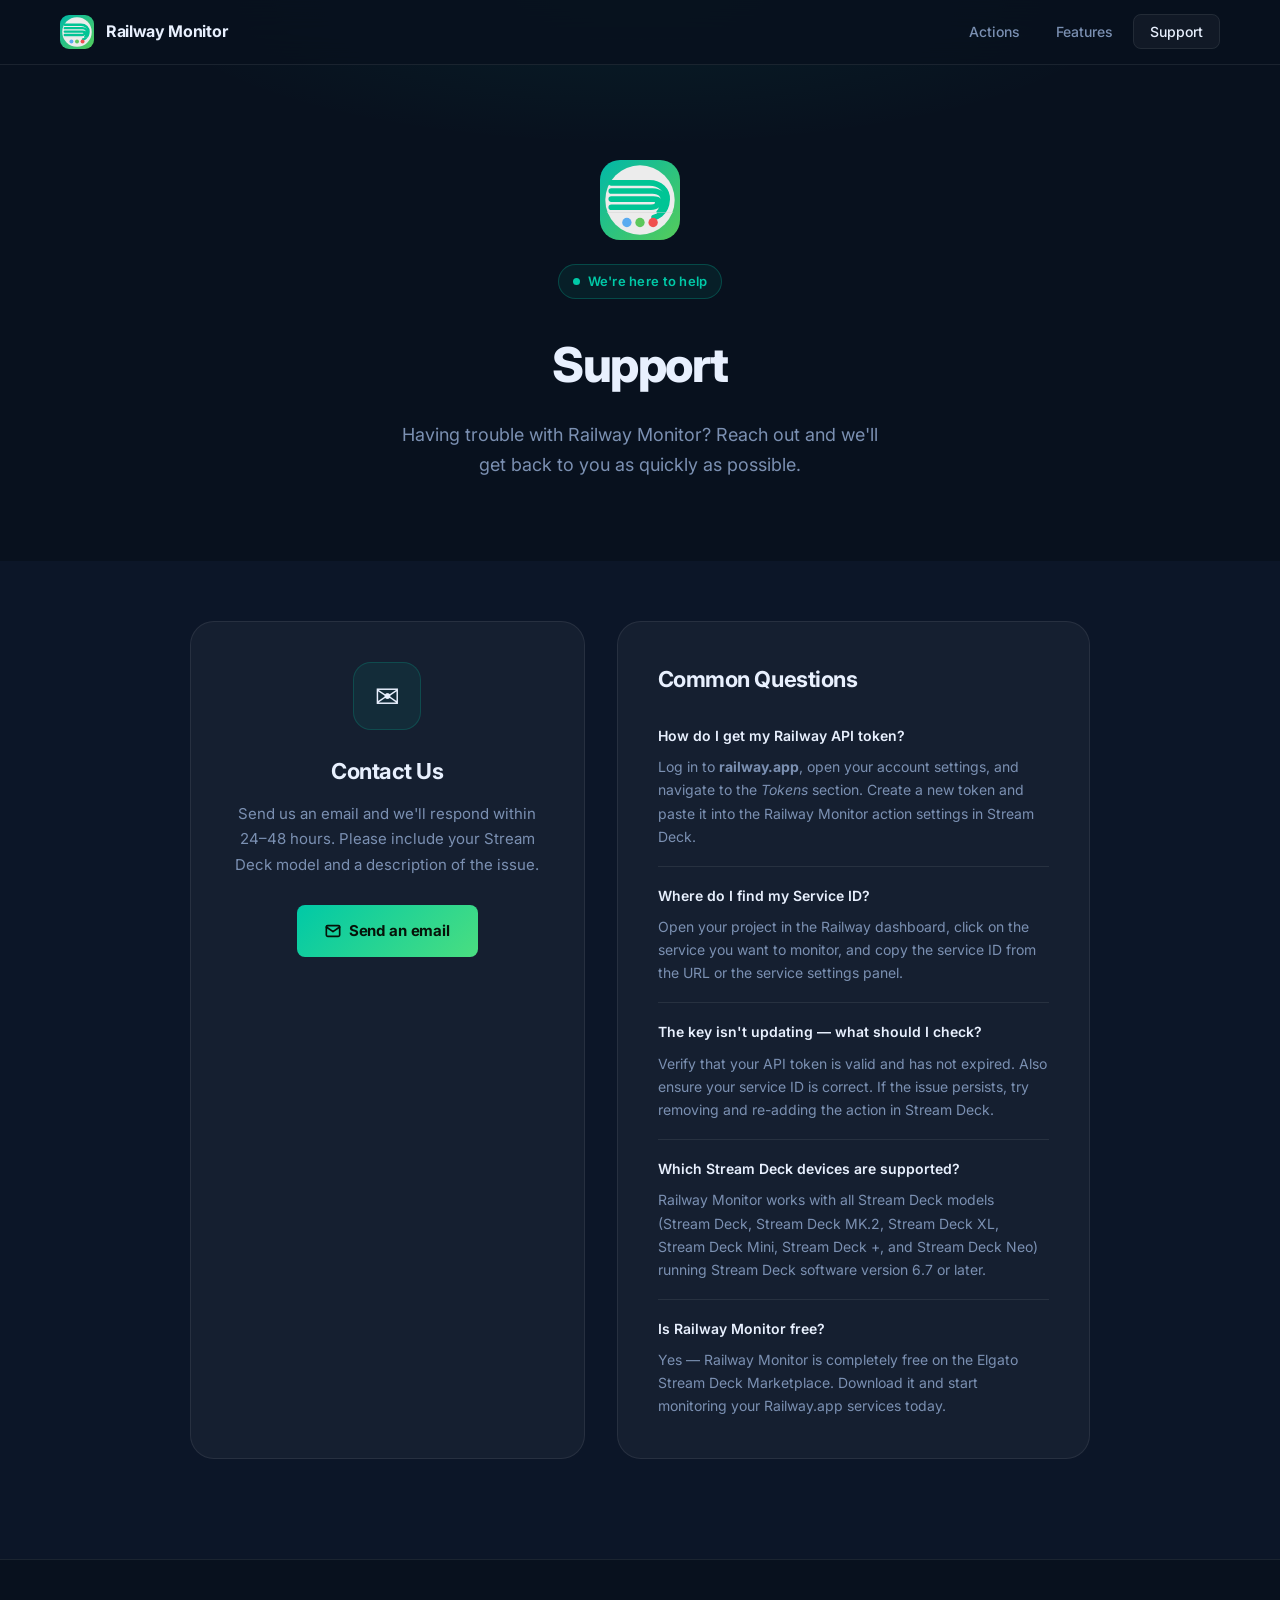
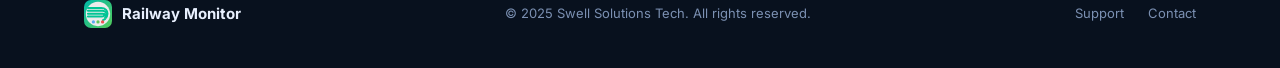
==== commit 851e8026: "feat: add support page with contact information and FAQs" ====
--- a/support/index.html
+++ b/support/index.html
@@ -115,7 +115,7 @@
           <div class="faq-item">
             <div class="faq-q">Which Stream Deck devices are supported?</div>
             <div class="faq-a">
-              Railway Monitor works with all Stream Deck models (Stream Deck, Stream Deck MK.2, Stream Deck XL, Stream Deck Mini, Stream Deck +, and Stream Deck Neo) running Stream Deck software version 6.4 or later.
+              Railway Monitor works with all Stream Deck models (Stream Deck, Stream Deck MK.2, Stream Deck XL, Stream Deck Mini, Stream Deck +, and Stream Deck Neo) running Stream Deck software version 6.7 or later.
             </div>
           </div>
 
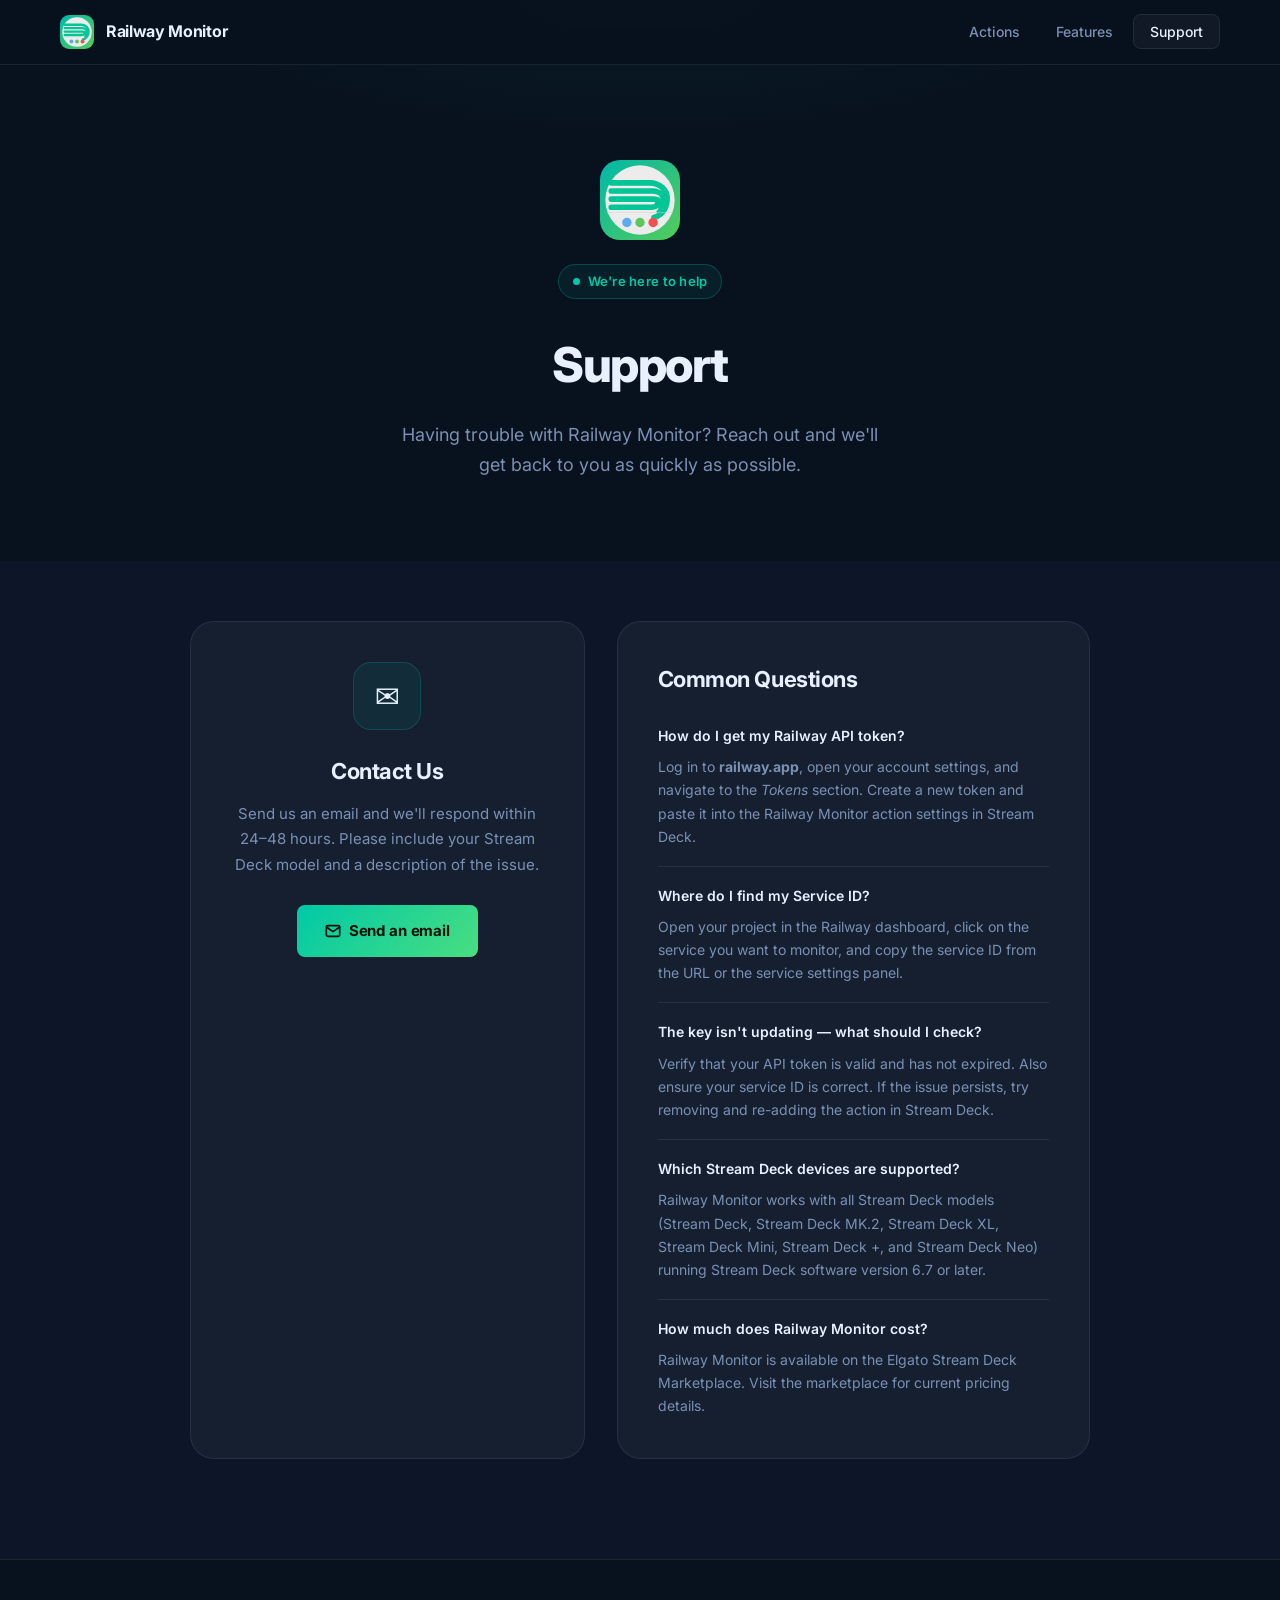
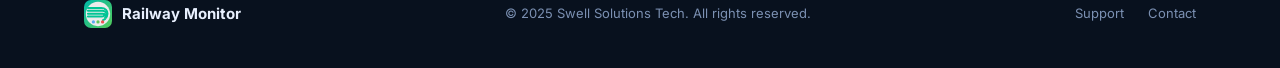
==== commit e31cd26f: "feat: implement support page and update call-to-action button text" ====
--- a/support/index.html
+++ b/support/index.html
@@ -120,9 +120,9 @@
           </div>
 
           <div class="faq-item">
-            <div class="faq-q">Is Railway Monitor free?</div>
+            <div class="faq-q">How much does Railway Monitor cost?</div>
             <div class="faq-a">
-              Yes — Railway Monitor is completely free on the Elgato Stream Deck Marketplace. Download it and start monitoring your Railway.app services today.
+              Railway Monitor is available on the Elgato Stream Deck Marketplace. Visit the marketplace for current pricing details.
             </div>
           </div>
 
